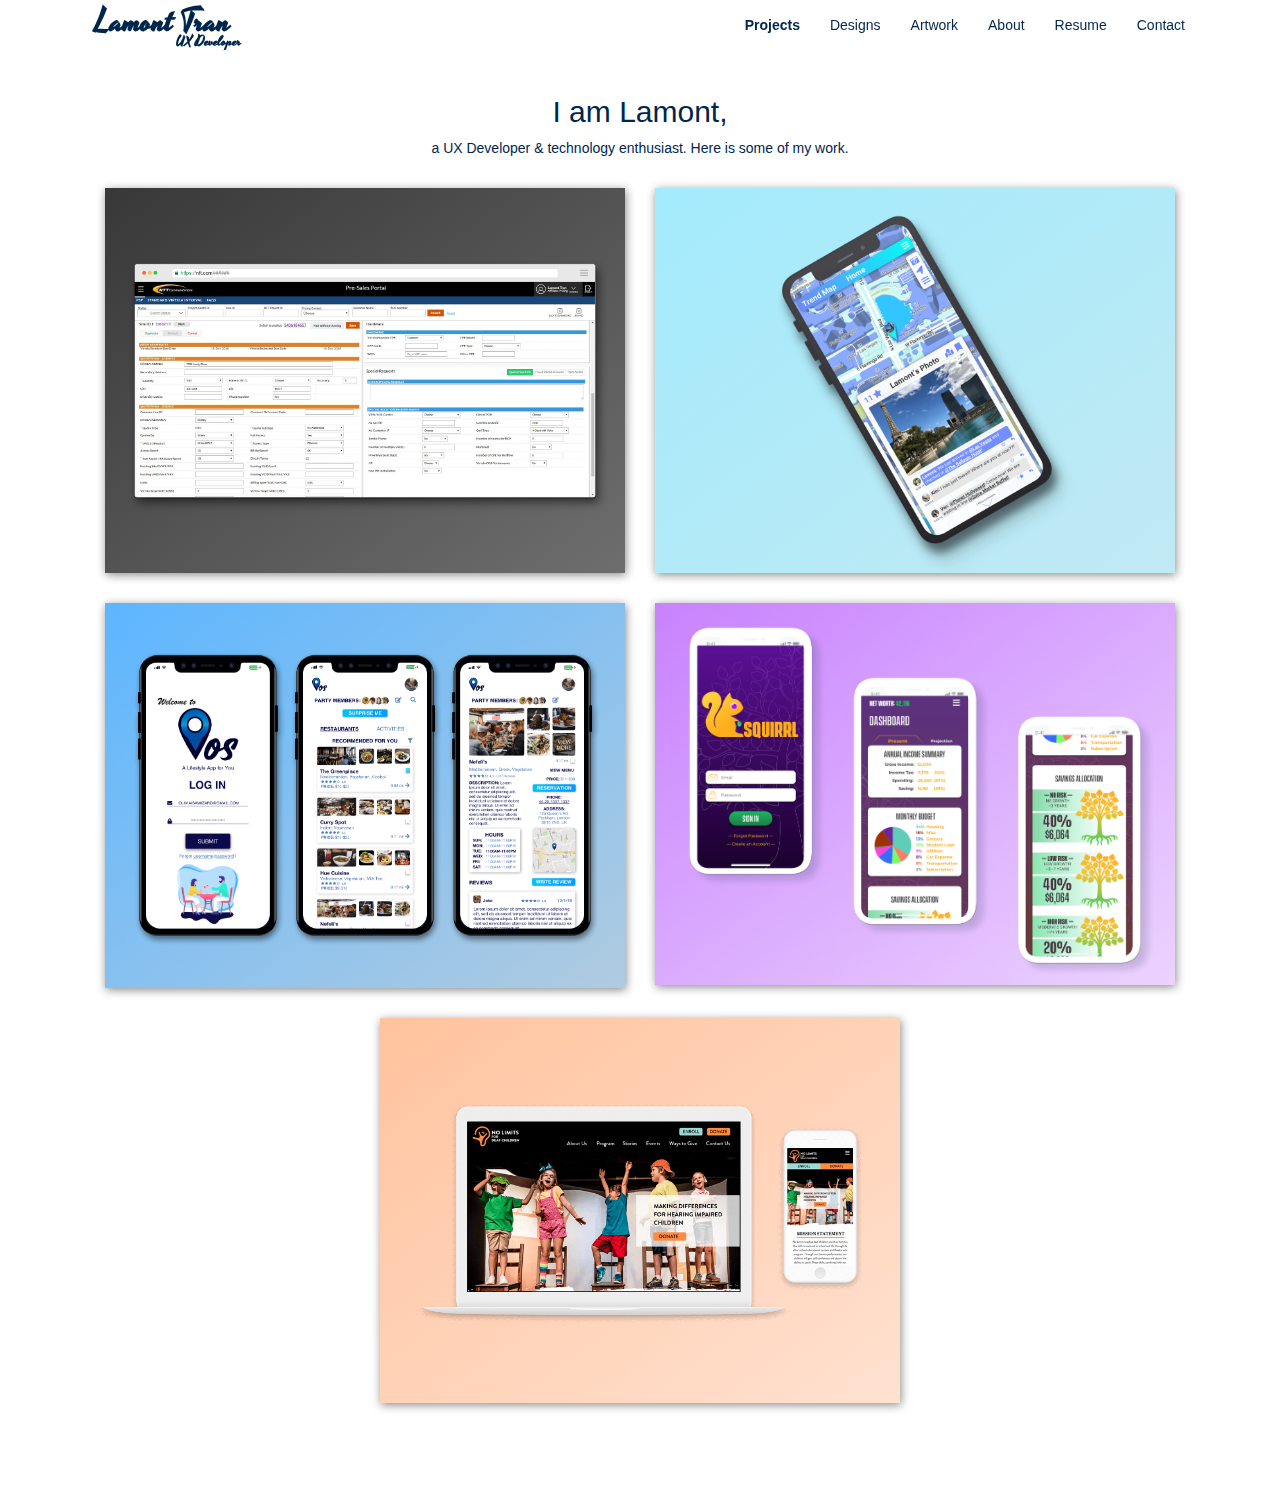
==== index.html @ 60520d46 "Add files via upload" ====
<!DOCTYPE html>
<html lang="en">

<head>

  <link rel="shortcut icon" type="image/x-icon" href="favicon.png" />

  <meta name="robots" content="noindex">
  <meta charset="utf-8">
  <meta name="viewport" content="width=device-width, initial-scale=1, shrink-to-fit=no">
  <meta name="description" content="">
  <meta name="author" content="">

  <title>Lamont Tran's Portfolio</title>

  <link href="https://fonts.googleapis.com/css?family=Roboto|Yesteryear" rel="stylesheet">
  <link rel="stylesheet" href="https://use.fontawesome.com/releases/v5.6.1/css/all.css" integrity="sha384-gfdkjb5BdAXd+lj+gudLWI+BXq4IuLW5IT+brZEZsLFm++aCMlF1V92rMkPaX4PP"
    crossorigin="anonymous">


  <link rel="stylesheet" href="css/library.css">
  <link href="css/stylesheet.css" rel="stylesheet">

  <script src="https://code.jquery.com/jquery-3.3.1.slim.min.js" integrity="sha384-q8i/X+965DzO0rT7abK41JStQIAqVgRVzpbzo5smXKp4YfRvH+8abtTE1Pi6jizo"
    crossorigin="anonymous"></script>
  <script src="https://cdnjs.cloudflare.com/ajax/libs/popper.js/1.14.3/umd/popper.min.js" integrity="sha384-ZMP7rVo3mIykV+2+9J3UJ46jBk0WLaUAdn689aCwoqbBJiSnjAK/l8WvCWPIPm49"
    crossorigin="anonymous"></script>
  <script src="https://stackpath.bootstrapcdn.com/bootstrap/4.1.3/js/bootstrap.min.js" integrity="sha384-ChfqqxuZUCnJSK3+MXmPNIyE6ZbWh2IMqE241rYiqJxyMiZ6OW/JmZQ5stwEULTy"
    crossorigin="anonymous"></script>

<!-- Global site tag (gtag.js) - Google Analytics -->
<script async src="https://www.googletagmanager.com/gtag/js?id=UA-149414187-1"></script>
<script>
  window.dataLayer = window.dataLayer || [];
  function gtag(){dataLayer.push(arguments);}
  gtag('js', new Date());

  gtag('config', 'UA-149414187-1');
</script>


</head>

<body class="style fade-in">



  <!-- Navigation -->
  <nav class="navbar navbar-inverse navbar-fixed-top">
    <div class="container-fluid">
      <div class="navbar-header">
        <button type="button" class="navbar-toggle" data-toggle="collapse" data-target="#myNavbar">
          <span class="icon-bar"></span>
          <span class="icon-bar"></span>
          <span class="icon-bar"></span>
        </button>
        <a class="navbar-brand" href="index.html"><b>Lamont Tran<br>
          <span style="font-size: 14px;"> 
            &nbsp;&nbsp; &nbsp;&nbsp; &nbsp;&nbsp; 
            &nbsp;&nbsp; &nbsp;&nbsp; &nbsp;&nbsp;
            &nbsp;&nbsp; &nbsp;&nbsp; &nbsp;&nbsp; 
            UX Developer
          </span></b></a>
      </div>
      <div class="collapse navbar-collapse" id="myNavbar">
        <ul class="nav navbar-nav navbar-right">
          <li><a href="index.html" class="navbar-current-page">Projects</a></li>
          <li><a href="designs.html">Designs</a></li>
          <li><a href="artwork.html">Artwork</a></li>
          <li><a href="about.html">About</a></li>
          <li><a href="resume.html">Resume</a></li>
          <li><a href="contact.html">Contact</a></li>
        </ul>
      </div>
    </div>
  </nav>

  <!-- Page Content -->
  
  

  


  <div class="">
    <div class="container-fluid indigo-text text-center" style="margin-top:75px;">
      <h2>I am Lamont,</h2>
      <p>a UX Developer & technology enthusiast. Here is some of my work.</p>
      <br>
      <div class="row">
        <div class="col-sm-6">
          <a href="ntt.html">
            <div class="animate fadeInTopLeft one">
              <div class="project-container">
                <img class="img-responsive background-ntt" src="img/ntt-mockup.png" alt="Image">
                <!--Height is 74% of Height-->
                <div class="ntt-overlay">
                  <div class="project-description">
                    <p>
                      <h2>NTT</h2>
                      Company Projects<br>
                      Global network quoting systems.
                    </p>
                  </div>
                </div>
              </div>
            </div>
          </a>
        </div>


        <div class="col-sm-6">
          <a href="pinagraph.html">
            <div class="animate fadeInTopRight one">
              <div class="project-container">
                <img src="img/pinagraph-mockup.png" class="img-responsive background-pinagraph" alt="Image">
                <div class="pinagraph-overlay">
                  <div class="project-description">
                    <p>
                      <h2>Pinagraph</h2>
                      Personal Project<br>
                      A geo social network.
                    </p>
                  </div>
                </div>
              </div>
            </div>
          </a>
        </div>
      </div>

      <div class="row">
        <div class="col-sm-6">
          <a href="vos.html">
            <div class="animate fadeInBottomLeft one">
              <div class="project-container">
                <img src="img/vos-mockup.png" class="img-responsive background-vos" alt="Image">
                <div class="vos-overlay">
                  <div class="project-description">
                    <p>
                      <h2>Vos</h2>
                      Class Project<br>
                      A lifestyle app.
                    </p>
                  </div>
                </div>
              </div>
            </div>
          </a>
        </div>

        <div class="col-sm-6">
          <a href="squirrl.html">
            <div class="animate fadeInBottomRight one">
              <div class="project-container">
                <img src="img/squirrl-mockup.png" class="img-responsive background-squirrl" alt="Image">
                <div class="squirrl-overlay">
                  <div class="project-description">
                    <p>
                      <h2>Squirrl</h2>
                      Class Project<br>
                      An AI financial advisor app
                    </p>
                  </div>
                </div>
              </div>
            </div>
          </a>
        </div>
      </div>

      <div class="row">

          <div class="col-sm-3">
          </div>

        <div class="col-sm-6">
          <a href="nolimits.html">
            <div class="animate fadeInLeft one">
              <div class="project-container">
                <img src="img/nolimits-mockup.png" class="img-responsive background-nolimits" alt="Image">
                <div class="ntt-overlay">
                  <div class="project-description">
                    <p>
                      <h2>No Limits</h2>
                      Class Project<br>
                      A non-profit for deaf children.
                    </p>
                  </div>
                </div>
              </div>
            </div>
          </a>

          <div class="col-sm-3">
            </div>


          <br>
          <br>
        </div>
      </div>
    </div>

  </div>


   <!-- The Modal -->
   <div id="modal01" class="modal" onclick="this.style.display='none'">
    <img class="modal-project-img" id="img01">
  </div>

    <!-- Bootstrap core JavaScript -->
    <script src="vendor/jquery/jquery.min.js"></script>
    <script src="vendor/bootstrap/js/bootstrap.bundle.min.js"></script>
    <script src="js/javascript.js"></script>

</body>

<footer class="container-fluid text-center">
  <p>
    <a href="mailto:LAMONTSUXDESIGN@GMAIL.COM">
      <span style="font-size: 24px; color:#00264d;;">
        <i class="fas fa-envelope-square hover-lightup animate fadeInUp two"></i>
      </span>
    </a>
    <a href="https://www.linkedin.com/in/lamont-t-00044252">
      <span style="font-size: 24px; color:#00264d;;">
        <i class="fab fa-linkedin hover-lightup animate fadeInDown two"></i>
      </span>
    </a>
    <a href="https://dribbble.com/LamontsUXDesign">
      <span style="font-size: 24px; color:#00264d;;">
        <i class="fab fa-dribbble-square hover-lightup animate fadeInUp three"></i>
      </span>
    </a>
    <a href="https://github.com/LamontsUXDesign">
      <span style="font-size: 24px; color:#00264d;;">
        <i class="fab fa-github-square hover-lightup animate fadeInDown three"></i>
      </span>
    </a>
  </p>
</footer>


</html>
---- css/stylesheet.css ----
body {
  background-color: #ffffff;
  -webkit-background-size: cover;
  -moz-background-size: cover;
  background-size: cover;
  -o-background-size: cover;
}

h1 {
  margin: .67em 0;
  font-size: 3em;
}

.navbar-inverse {
  background-color: #ffffff;
  border-color: none;
}

.navbar {
    margin-bottom: 0;
    border-radius: 0;
}


/*@keyframes navbar-brand-pulse {
  50% { transform: scale(0.95)}
  100% { transform: scale(1)}
 }*/


 .navbar-inverse .navbar-text {
  color: #00264d;
}
.navbar-inverse .navbar-nav > li > a {
  color: #00264d;
}

 .navbar-current-page {
  font-weight: bold;
  /*border-bottom: 1px solid #fdad34;*/
  color: #fdad34;
  animation: navbar-current-page-pulse 2s infinite;
}

/*@keyframes navbar-current-page-pulse {
  50% { transform: scale(0.95)}
  100% { transform: scale(1)}
 }*/



@media only screen and (min-width: 768px) {
  .container-fluid {
    margin-left:10px; 
    margin-right:10px;
  }
}
@media only screen and (min-width: 992px) {
  .container-fluid {
    margin-left:50px; 
    margin-right:50px;
  }
}
@media only screen and (min-width: 1200px) {
  .container-fluid {
    margin-left:80px; 
    margin-right:80px;
  }
}

footer {
    color: #001a33;
    padding: 0px;
}

.img-responsive{
  /*border-radius: 5px;*/
  filter: drop-shadow(1px 2.5px 5px #888888);
  transition: 1s;
  -webkit-transition: 1s;
}

.magnify-four-percent{
  transition: 1.5s;
  -webkit-transition: 1.5s;
}

.magnify-four-percent:hover{
  filter: drop-shadow(2px 5px 10px #888888);
  transform: scale(1.04);
}

.magnify-one-percent{
  transition: 1.5s;
  -webkit-transition: 1.5s;
}

.magnify-one-percent:hover{
  filter: drop-shadow(2px 5px 10px #888888);
  transform: scale(1.01);
}

a:link {
    text-decoration: none;
  }
  
a:visited {
    text-decoration: none;
  }

.hover-lightup {
    transition: 1s;
    -webkit-transition: 1s;
  }

.hover-lightup:hover {
    /*color: #66ffff;*/
    color: #fdad34;
    filter: drop-shadow(5px 5px 2px rgba(0,0,0,0.3));
    transform: scale(1.1);
}

a{
    transition: 1s;
}
a:hover {
    /*color: #66ffff;*/
    color: #fdad34;
    transform: scale(1.2);
}

.navbar-inverse .navbar-brand:hover,
.navbar-inverse .navbar-brand:focus {
  color: #fdad34;
  background-color: transparent;
}

.navbar-inverse .navbar-nav > li > a:hover,
.navbar-inverse .navbar-nav > li > a:focus {
  color: #fdad34;
  background-color: transparent;
}

.navbar-inverse .navbar-nav > .active > a,
.navbar-inverse .navbar-nav > .active > a:hover,
.navbar-inverse .navbar-nav > .active > a:focus {
  color: #fdad34;
  background-color: #080808;
}

.navbar-inverse .navbar-toggle:hover,
.navbar-inverse .navbar-toggle:focus {
  background-color: #fdad34;
}






.jumbotron {
  color: #00264d;
  background-color: pink;
  padding-top: 10px;
  padding-bottom: -20px;
}

.banner {
  margin-top: 10px;
}

.indigo-text {
  color: #00264d;
}
/* BACKGROUND COLOR */
.bg-1 { 
  background-image: linear-gradient(to bottom right, #001a33, #00264d,#006699, #1ac6ff); 
  border-radius: 5px;
  box-shadow: 1px 2.5px 5px #888888;
  color: #ffffff;
  transition: 1s;
  -webkit-transition: 1s;
}

.bg-1:hover {
  box-shadow: 2px 5px 10px #888888;
  transform: scale(1.0025);
}

.paper-background { 
  background-color: #ffffff;
  padding-left: 60px;
  padding-right: 60px; 
  border-radius: 2px;
  box-shadow: 1px 2.5px 5px #888888;
  color: #00264d;
  transition: 1s;
  -webkit-transition: 1s;
}

/*
.paper-background:hover {
  box-shadow: 2px 5px 10px #888888;
  transform: scale(1.005);
}
*/

/* END OF BACKGROUND COLOR */

/*PROJECT BACKGROUND COLOR*/
.background-squirrl{
  /*background-image: linear-gradient(to bottom right, #1D0232, #6E15B2, #9205FF );
  background-image: linear-gradient(to bottom right,#9b18ff, #dcaeff );*/
  background-image: linear-gradient(to bottom right,#c882fd, #ecd3ff ); /* UPDATED ON 5/14/19*/
}

.background-nolimits{
  /*background-image: linear-gradient(to bottom right, #fd6e16, #FF8C42, #ffa46c );
  background-image: linear-gradient(to bottom right,#fc9a5e, #ffd1b4 );*/
  background-image: linear-gradient(to bottom right,#ffc39e, #ffe1d0 ); /* UPDATED ON 5/14/19*/
}

.background-vos{
  /*background-image: linear-gradient(to bottom right, #0a2f58, #316BAF,#6095d1 );
  background-image: linear-gradient(to bottom right,#37a5ff,#b4ddff );*/
  background-image: linear-gradient(to bottom right,#5db6ff,#b0cbe0 ); /* UPDATED ON 5/14/19*/
}

.background-pinagraph{
  /*background-image: linear-gradient(to bottom right, #038cb6, #01A9DB, #66ffff );
  background-image: linear-gradient(to bottom right,#87e6fd, #b4f0ff );*/
  background-image: linear-gradient(to bottom right,#a3ebfd, #c1e9f3 ); /* UPDATED ON 5/14/19*/
}

.background-ntt{
  /*background-image: linear-gradient(to bottom right, #072744, #063058, #10528f );
  background-image: linear-gradient(to bottom right,#0b3b68, #74bcff );
  background-image: linear-gradient(to bottom right,#00284e, #004886 ); /* UPDATED ON 5/14/19*/
  background-image: linear-gradient(to bottom right,#383838, #6e6e6e );
}
/*END OF PROJECT BACKGROUND COLOR*/


/*PROJECT OVERLAY CODE*/
.project-container {
  position: relative;
  margin-bottom: 30px;
}

.project-description {
  color: white;
  font-size: 16px;
  position: absolute;
  top: 50%;
  left: 50%;
  -webkit-transform: translate(-50%, -50%);
  -ms-transform: translate(-50%, -50%);
  transform: translate(-50%, -50%);
  text-align: center;
}

.squirrl-overlay,
.nolimits-overlay,
.vos-overlay,
.pinagraph-overlay,
.ntt-overlay {
  position: absolute;
  top: 0;
  bottom: 0;
  left: 0;
  right: 0;
  height: 100%;
  width: 100%;
  opacity: 0;
  transition: .5s;
  -webkit-transition: .5s;
}

.squirrl-overlay:hover {
  background-color:#000000;opacity:0.85;
  /*background-image: linear-gradient(to bottom right, #1D0232, #6E15B2, #9205FF );*/
  /*border-radius: 5px;*/
}

.nolimits-overlay:hover {
  background-color:#000000;opacity:0.85;
  /*background-image: linear-gradient(to bottom right, #fd6e16, #FF8C42, #ffa46c );*/
  /*border-radius: 5px;*/
}

.vos-overlay:hover {
  background-color:#000000;opacity:0.85;
  /*background-image: linear-gradient(to bottom right, #0a2f58, #316BAF,#bbdbff );*/
  /*border-radius: 5px;*/
}

.pinagraph-overlay:hover {
  background-color:#000000;opacity:0.85;
  /*background-image: linear-gradient(to bottom right, #038cb6, #01A9DB, #66ffff );*/
  /*border-radius: 5px;*/
}

.ntt-overlay:hover {
  background-color:#000000;opacity:0.85;
  /*background-image: linear-gradient(to bottom right, #072744, #063058, #10528f );*/
  /*border-radius: 5px;*/
}
/*END OF PROJECT OVERLAY CODE*/


/*SPLASH SCREEN FADE-IN CODE*/

.fade-in {
    animation: fadeIn ease 2.5s;
    -webkit-animation: fadeIn ease 2.5s;
    -moz-animation: fadeIn ease 2.5s;
    -o-animation: fadeIn ease 2.5s;
    -ms-animation: fadeIn ease 2.5s;
  }
  
  @keyframes fadeIn{
    0% {
      opacity:0;
    }
    100% {
      opacity:1;
    }
  }
  
  @-moz-keyframes fadeIn {
    0% {
      opacity:0;
    }
    100% {
      opacity:1;
    }
  }
  
  @-webkit-keyframes fadeIn {
    0% {
      opacity:0;
    }
    100% {
      opacity:1;
    }
  }
  
  @-o-keyframes fadeIn {
    0% {
      opacity:0;
    }
    100% {
      opacity:1;
    }
  }
  
  @-ms-keyframes fadeIn {
    0% {
      opacity:0;
    }
    100% {
      opacity:1;
    }
  }

/*END OF SPLASH SCREEN FADE-IN CODE*/



/* OBJECT FADE-IN ANIMATION */
.animate {
    -webkit-animation-duration: 1s;
    animation-duration: 1s;
    -webkit-animation-fill-mode: both;
    animation-fill-mode: both;
  }
  
  /*=== DELAY CODE  ===*/
  .one {
  -webkit-animation-delay: 0.7s;
  -moz-animation-delay: 0.7s;
  animation-delay: 0.7s;
  }
  
  .two {
  -webkit-animation-delay: 1.7s;
  -moz-animation-delay: 1.7s;
  animation-delay: 1.7s;
  }
  
  .three {
  -webkit-animation-delay: 2.7s;
  -moz-animation-delay: 2.7s;
  animation-delay: 2.7s;
  }
  
  .four {
  -webkit-animation-delay: 3.7s;
  -moz-animation-delay: 3.7s;
  animation-delay: 3.7s;
  }

  .five {
    -webkit-animation-delay: 4.7s;
    -moz-animation-delay: 4.7s;
    animation-delay: 4.7s;
    }

  .six {
      -webkit-animation-delay: 5.7s;
      -moz-animation-delay: 5.7s;
      animation-delay: 5.7s;
    }

  
  /*=== Animations start here  ===*/
  /*=== FADE IN  ===*/
  @-webkit-keyframes fadeIn {
    from {
      opacity: 0;
    }
  
    to {
      opacity: 1;
    }
  }
  @keyframes fadeIn {
    from {
      opacity: 0;
    }
  
    to {
      opacity: 1;
    }
  }
  
  .fadeIn {
    -webkit-animation-name: fadeIn;
    animation-name: fadeIn;
  }
  
  
  /*=== FADE IN DOWN ===*/
  @-webkit-keyframes fadeInDown {
    from {
      opacity: 0;
      -webkit-transform: translate3d(0, -100%, 0);
      transform: translate3d(0, -100%, 0);
    }
  
    to {
      opacity: 1;
      -webkit-transform: none;
      transform: none;
    }
  }
  @keyframes fadeInDown {
    from {
      opacity: 0;
      -webkit-transform: translate3d(0, -100%, 0);
      transform: translate3d(0, -100%, 0);
    }
  
    to {
      opacity: 1;
      -webkit-transform: none;
      transform: none;
    }
  }
  
  .fadeInDown {
    -webkit-animation-name: fadeInDown;
    animation-name: fadeInDown;
  }
  
  /*==== FADE IN UP ===*/
  @-webkit-keyframes fadeInUp {
    from {
      opacity: 0;
      -webkit-transform: translate3d(0, 100%, 0);
      transform: translate3d(0, 100%, 0);
    }
  
    to {
      opacity: 1;
      -webkit-transform: none;
      transform: none;
    }
  }
  @keyframes fadeInUp {
    from {
      opacity: 0;
      -webkit-transform: translate3d(0, 100%, 0);
      transform: translate3d(0, 100%, 0);
    }
  
    to {
      opacity: 1;
      -webkit-transform: none;
      transform: none;
    }
  }
  
  .fadeInUp {
    -webkit-animation-name: fadeInUp;
    animation-name: fadeInUp;
  }
  
  /*=== FADE IN LEFT ===*/
  @-webkit-keyframes fadeInLeft {
    from {
      opacity: 0;
      -webkit-transform: translate3d(-100%, 0, 0);
      transform: translate3d(-100%, 0, 0);
    }
  
    to {
      opacity: 1;
      -webkit-transform: none;
      transform: none;
    }
  }
  @keyframes fadeInLeft {
    from {
      opacity: 0;
      -webkit-transform: translate3d(-100%, 0, 0);
      transform: translate3d(-100%, 0, 0);
    }
  
    to {
      opacity: 1;
      -webkit-transform: none;
      transform: none;
    }
  }
  
  .fadeInLeft {
    -webkit-animation-name: fadeInLeft;
    animation-name: fadeInLeft;
  }
  
  /*==== FADE IN RIGHT ===*/
  @-webkit-keyframes fadeInRight {
    from {
      opacity: 0;
      -webkit-transform: translate3d(100%, 0, 0);
      transform: translate3d(100%, 0, 0);
    }
  
    to {
      opacity: 1;
      -webkit-transform: none;
      transform: none;
    }
  }
  @keyframes fadeInRight {
    from {
      opacity: 0;
      -webkit-transform: translate3d(100%, 0, 0);
      transform: translate3d(100%, 0, 0);
    }
  
    to {
      opacity: 1;
      -webkit-transform: none;
      transform: none;
    }
  }
  
  .fadeInRight {
    -webkit-animation-name: fadeInRight;
    animation-name: fadeInRight;
  }

   /*==== FADE FROM TOP RIGHT ===*/
   @-webkit-keyframes fadeInTopRight {
    from {
      opacity: 0;
      -webkit-transform: translate3d(50%, -50%, 0);
      transform: translate3d(50%, -50%, 0);
    }
  
    to {
      opacity: 1;
      -webkit-transform: none;
      transform: none;
    }
  }
  @keyframes fadeInTopRight {
    from {
      opacity: 0;
      -webkit-transform: translate3d(50%, -50%, 0);
      transform: translate3d(50%, -50%, 0);
    }
  
    to {
      opacity: 1;
      -webkit-transform: none;
      transform: none;
    }
  }
  
  .fadeInTopRight {
    -webkit-animation-name: fadeInTopRight;
    animation-name: fadeInTopRight;
  }

    /*==== FADE FROM BOTTOM RIGHT ===*/
    @-webkit-keyframes fadeInBottomRight {
      from {
        opacity: 0;
        -webkit-transform: translate3d(50%, 50%, 0);
        transform: translate3d(50%, 50%, 0);
      }
    
      to {
        opacity: 1;
        -webkit-transform: none;
        transform: none;
      }
    }
    @keyframes fadeInBottomRight {
      from {
        opacity: 0;
        -webkit-transform: translate3d(50%, 50%, 0);
        transform: translate3d(50%, 50%, 0);
      }
    
      to {
        opacity: 1;
        -webkit-transform: none;
        transform: none;
      }
    }
    
    .fadeInBottomRight {
      -webkit-animation-name: fadeInBottomRight;
      animation-name: fadeInBottomRight;
    }

      /*=== FADE IN TOP LEFT ===*/
  @-webkit-keyframes fadeInTopLeft {
    from {
      opacity: 0;
      -webkit-transform: translate3d(-50%, -50%, 0);
      transform: translate3d(-50%, -50%, 0);
    }
  
    to {
      opacity: 1;
      -webkit-transform: none;
      transform: none;
    }
  }
  @keyframes fadeInTopLeft {
    from {
      opacity: 0;
      -webkit-transform: translate3d(-50%, -50%, 0);
      transform: translate3d(-50%, -50%, 0);
    }
  
    to {
      opacity: 1;
      -webkit-transform: none;
      transform: none;
    }
  }

  .fadeInTopLeft {
    -webkit-animation-name: fadeInTopLeft;
    animation-name: fadeInTopLeft;
  }




      /*=== FADE IN Bottom LEFT ===*/
  @-webkit-keyframes fadeInBottomLeft {
    from {
      opacity: 0;
      -webkit-transform: translate3d(-50%, 50%, 0);
      transform: translate3d(-50%, 50%, 0);
    }
  
    to {
      opacity: 1;
      -webkit-transform: none;
      transform: none;
    }
  }
  @keyframes fadeInBottomLeft {
    from {
      opacity: 0;
      -webkit-transform: translate3d(-50%, 50%, 0);
      transform: translate3d(-50%, 50%, 0);
    }
  
    to {
      opacity: 1;
      -webkit-transform: none;
      transform: none;
    }
  }

  .fadeInBottomLeft {
    -webkit-animation-name: fadeInBottomLeft;
    animation-name: fadeInBottomLeft;
  }
/* END OF OBJECT FADE-IN ANIMATION */

/* HIDDEN GHOST */
  .hover-hiddenghost {
    transition: 5s;
    -webkit-transition: 5s;
  }
  .hover-hiddenghost:hover {
    color: #ffffff;
    filter: drop-shadow(50px 50px 50px rgba(0,0,0,0.3));
    transform: translate3d(-1000px,-1000px,0)
  }
/* END OF HIDDEN GHOST */
  



/* ---------- MODAL CODE ---------- */

/* The Modal (background) */
.modal {
  display: none; /* Hidden by default */
  position: fixed; /* Stay in place */
  z-index: 1; /* Sit on top */
  padding-top: 100px; /* Location of the box */
  left: 0;
  top: 0;
  width: 100%; /* Full width */
  height: 100%; /* Full height */
  overflow: auto; /* Enable scroll if needed */
  background-color: rgb(0,0,0); /* Fallback color */
  background-color: rgba(0,0,0,0.9); /* Black w/ opacity */
}

/* Modal Content (image) */
.modal-mobile-img {
  background: none;
  border: none;
  margin: auto;
  display: block;
  width: 80%;
  max-width: 300px;
  -webkit-animation-name: zoom;
  -webkit-animation-duration: 0.6s;
  animation-name: zoom;
  animation-duration: 0.6s;
}

.modal-artwork-img {
  background: none;
  border: none;
  margin: auto;
  display: block;
  width: 80%;
  max-width: 800px;
  -webkit-animation-name: zoom;
  -webkit-animation-duration: 0.6s;
  animation-name: zoom;
  animation-duration: 0.6s;
}

.modal-project-img {
  background: none;
  border: none;
  margin: auto;
  display: block;
  width: 80%;
  max-width: 1000px;
  -webkit-animation-name: zoom;
  -webkit-animation-duration: 0.6s;
  animation-name: zoom;
  animation-duration: 0.6s;
}

@-webkit-keyframes zoom {
  from {-webkit-transform:scale(0)} 
  to {-webkit-transform:scale(1)}
}

@keyframes zoom {
  from {transform:scale(0)} 
  to {transform:scale(1)}
}

@media only screen and (max-width: 700px){
  .modal-content {
    width: 100%;
  }

/* ---------- END OF MODAL CODE ---------- */
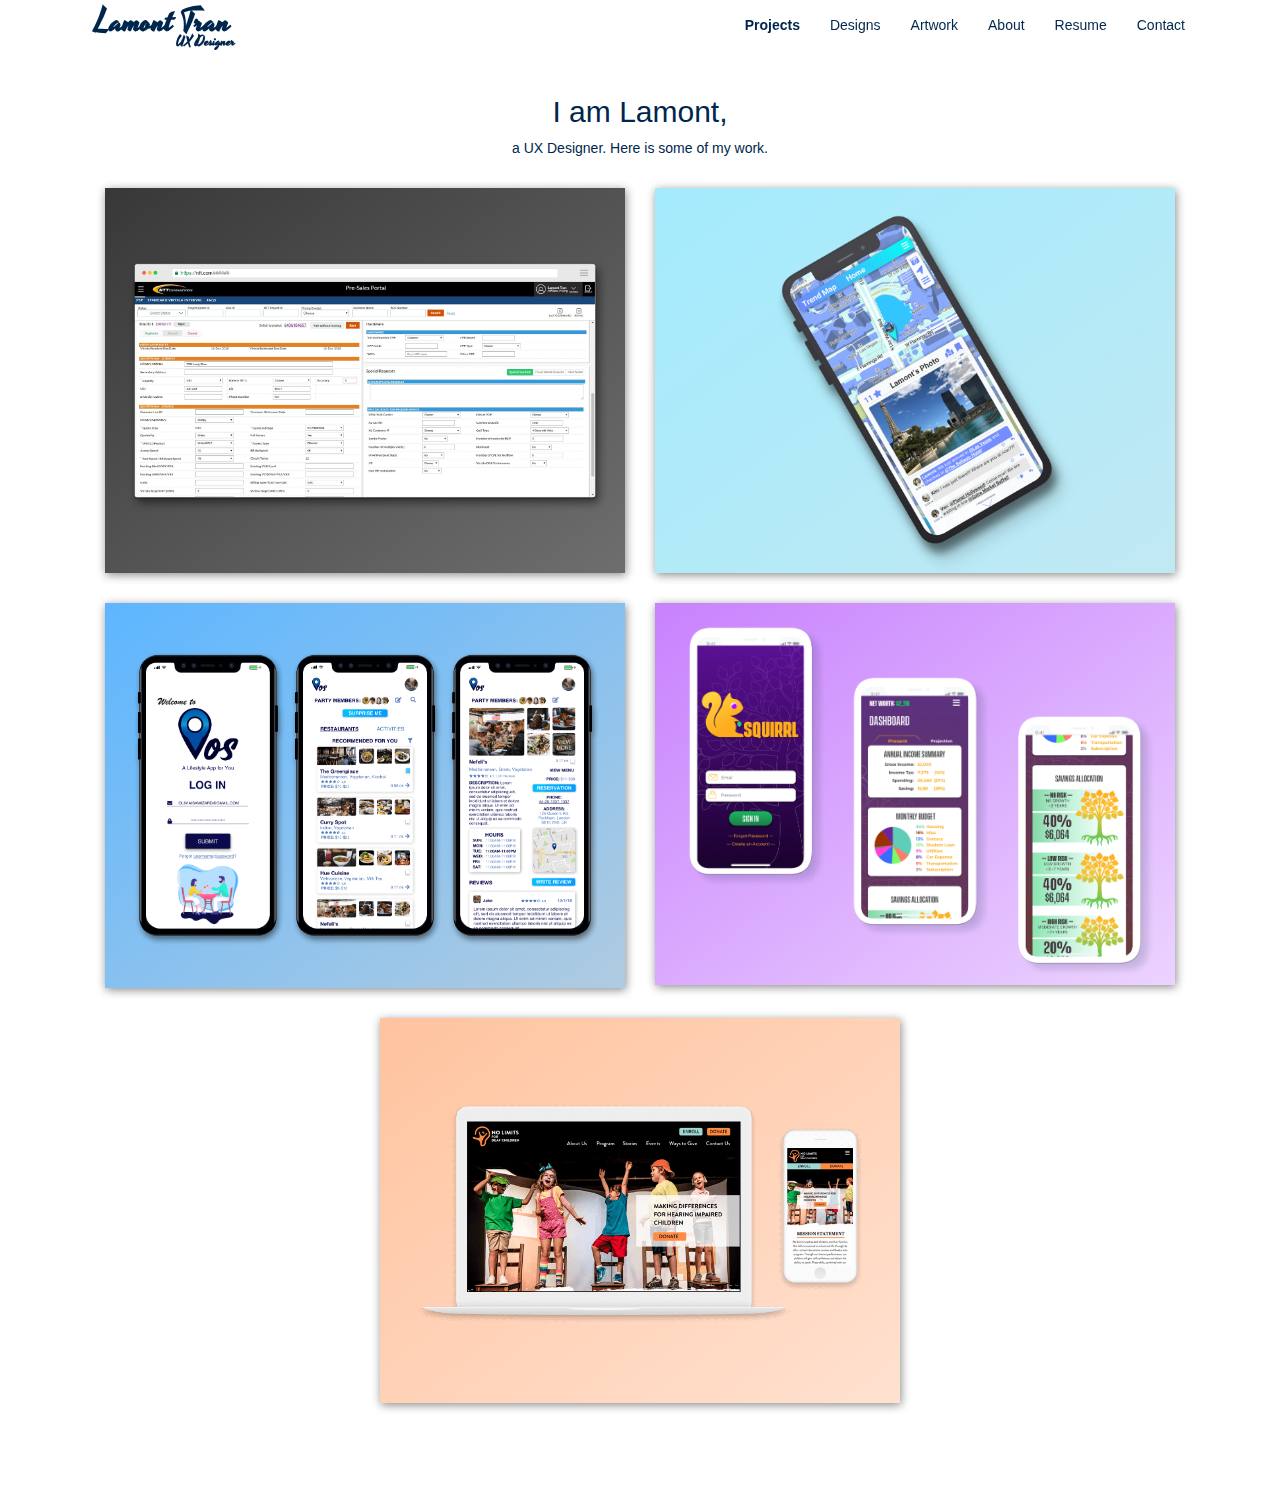
==== commit b60b6957: "Add files via upload" ====
--- a/index.html
+++ b/index.html
@@ -37,7 +37,6 @@
 
   gtag('config', 'UA-149414187-1');
 </script>
-
 
 </head>
 
@@ -59,7 +58,7 @@
             &nbsp;&nbsp; &nbsp;&nbsp; &nbsp;&nbsp; 
             &nbsp;&nbsp; &nbsp;&nbsp; &nbsp;&nbsp;
             &nbsp;&nbsp; &nbsp;&nbsp; &nbsp;&nbsp; 
-            UX Developer
+            UX Designer
           </span></b></a>
       </div>
       <div class="collapse navbar-collapse" id="myNavbar">
@@ -85,7 +84,7 @@
   <div class="">
     <div class="container-fluid indigo-text text-center" style="margin-top:75px;">
       <h2>I am Lamont,</h2>
-      <p>a UX Developer & technology enthusiast. Here is some of my work.</p>
+      <p>a UX Designer. Here is some of my work.</p>
       <br>
       <div class="row">
         <div class="col-sm-6">
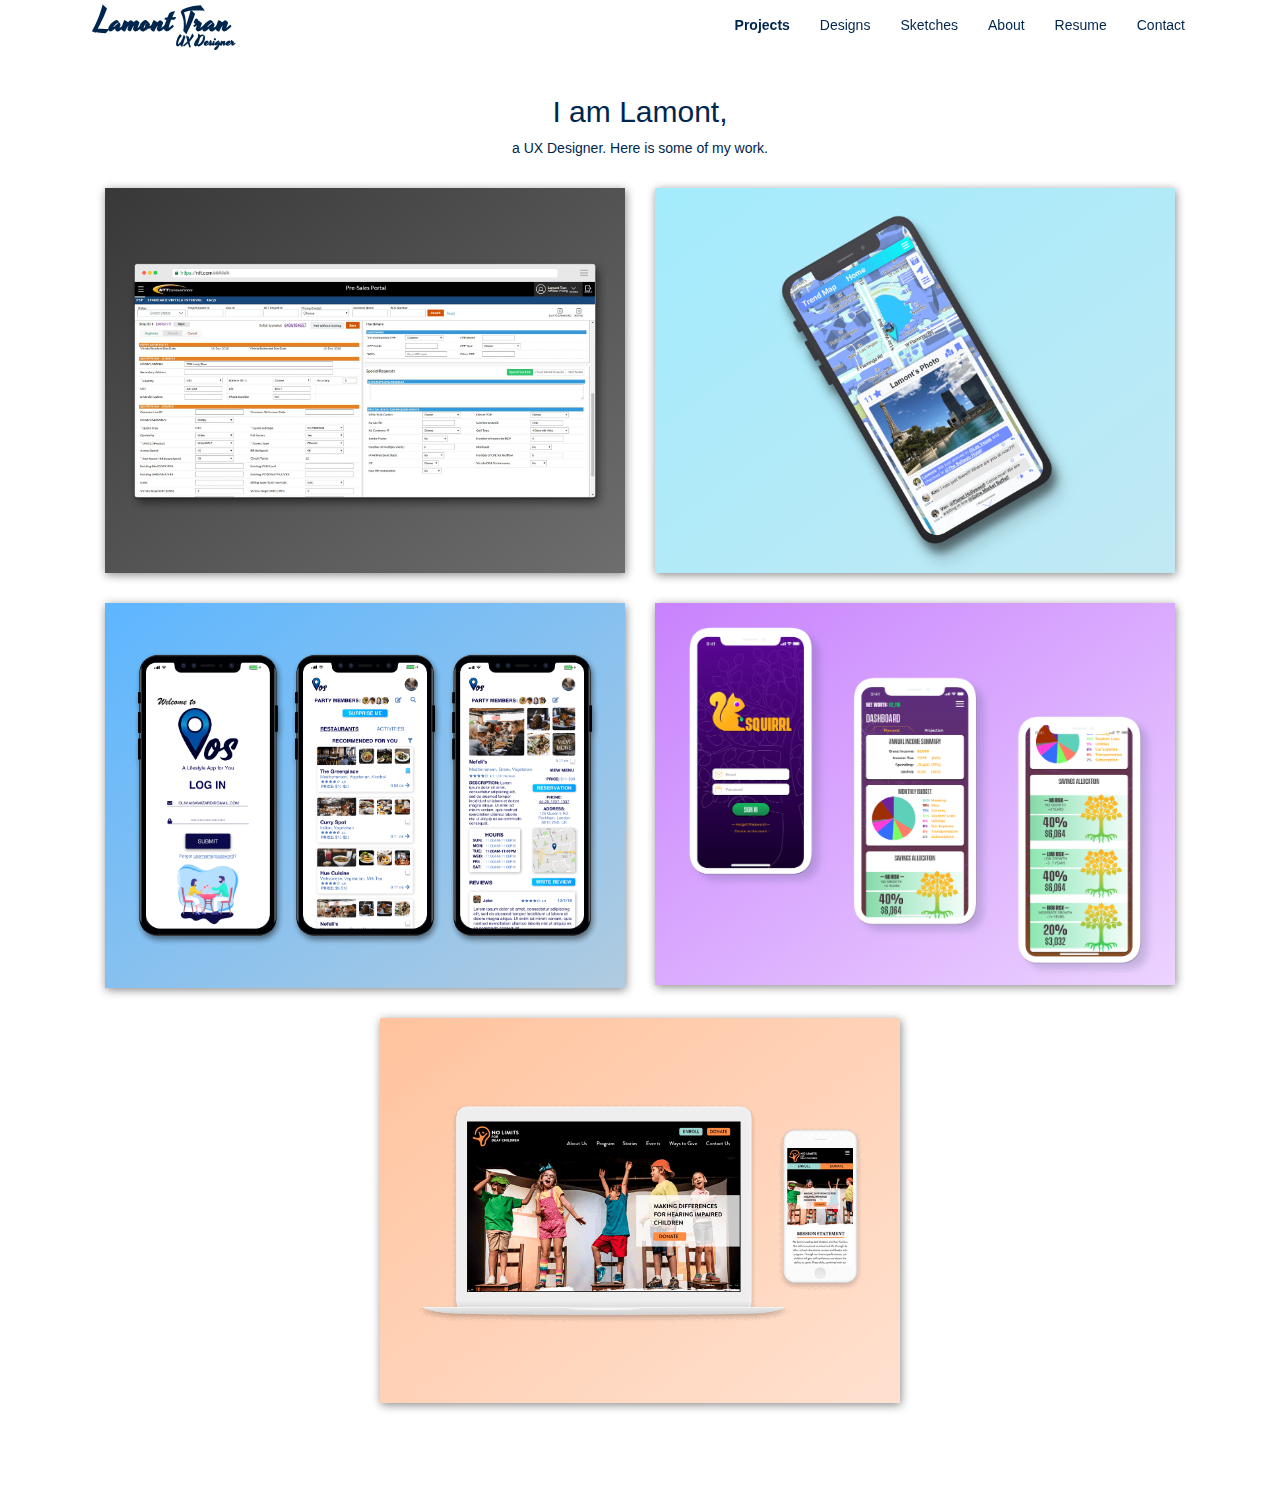
==== commit fc1bf5f3: "Add files via upload" ====
--- a/index.html
+++ b/index.html
@@ -65,7 +65,7 @@
         <ul class="nav navbar-nav navbar-right">
           <li><a href="index.html" class="navbar-current-page">Projects</a></li>
           <li><a href="designs.html">Designs</a></li>
-          <li><a href="artwork.html">Artwork</a></li>
+          <li><a href="artwork.html">Sketches</a></li>
           <li><a href="about.html">About</a></li>
           <li><a href="resume.html">Resume</a></li>
           <li><a href="contact.html">Contact</a></li>
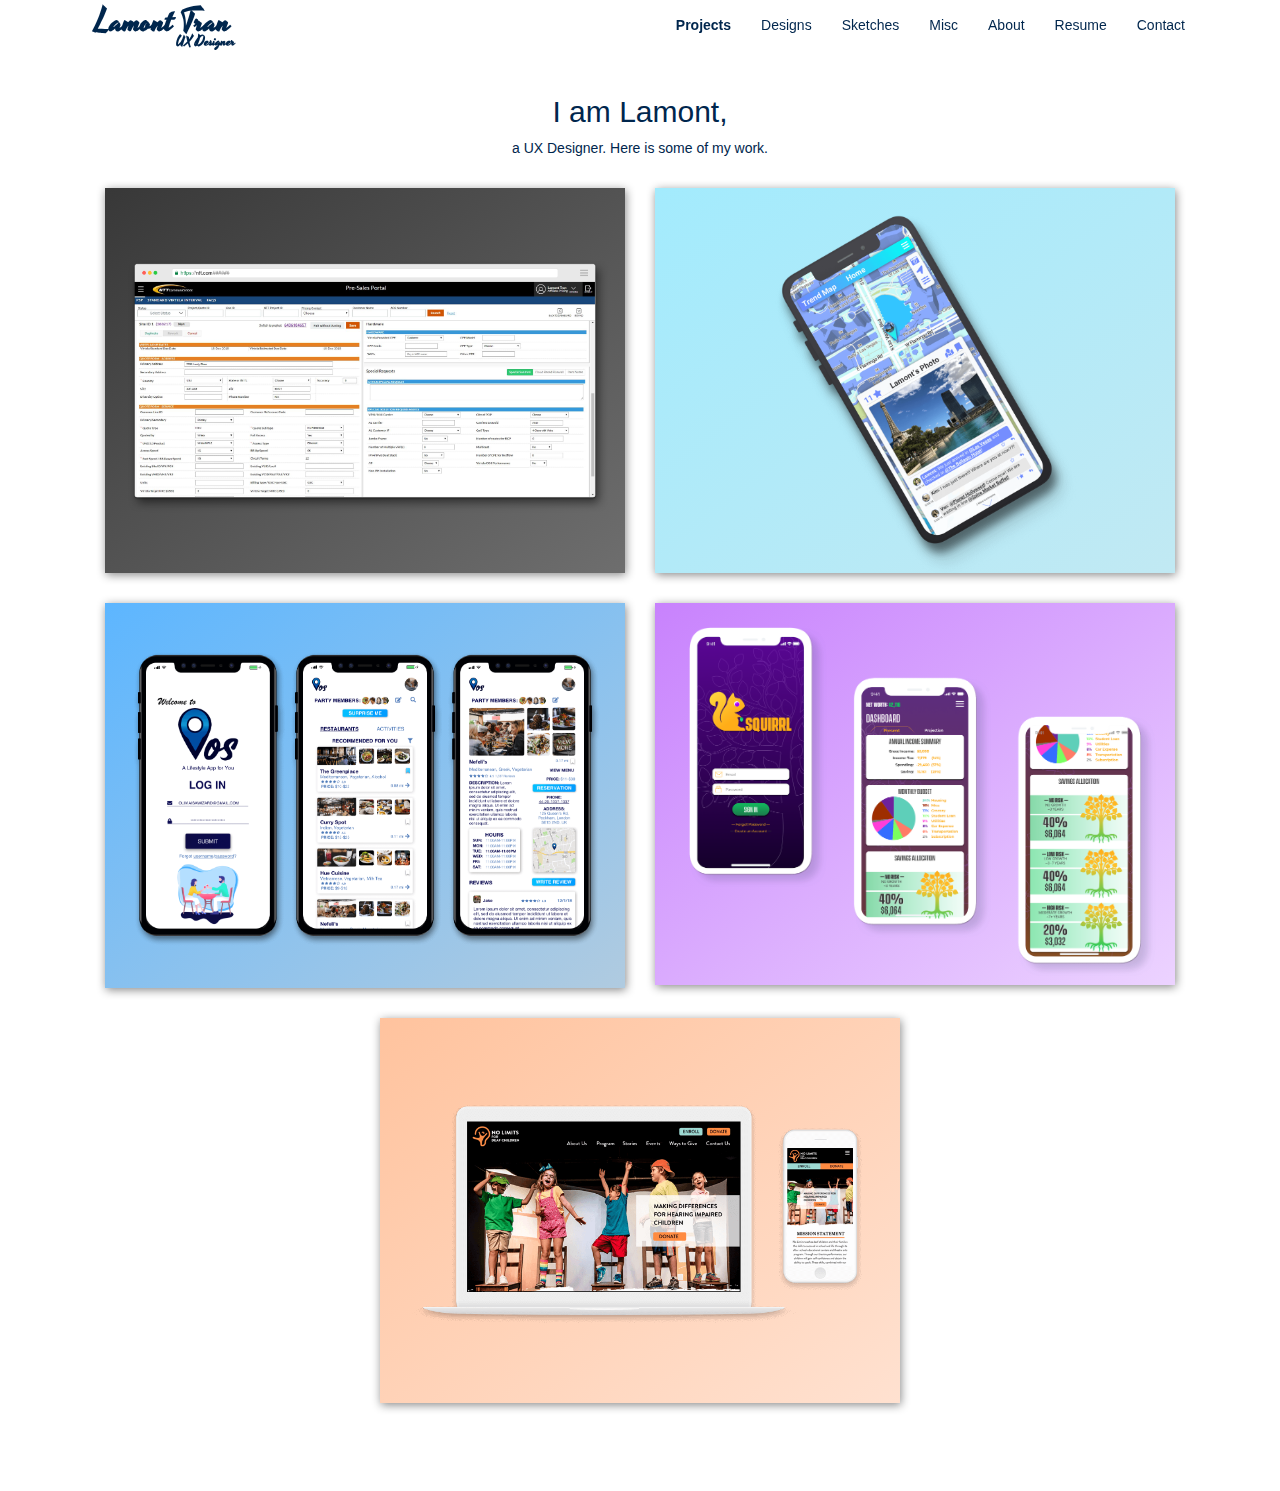
==== commit 9d15e88f: "Add files via upload" ====
--- a/index.html
+++ b/index.html
@@ -66,6 +66,7 @@
           <li><a href="index.html" class="navbar-current-page">Projects</a></li>
           <li><a href="designs.html">Designs</a></li>
           <li><a href="artwork.html">Sketches</a></li>
+          <li><a href="misc.html">Misc</a></li>
           <li><a href="about.html">About</a></li>
           <li><a href="resume.html">Resume</a></li>
           <li><a href="contact.html">Contact</a></li>
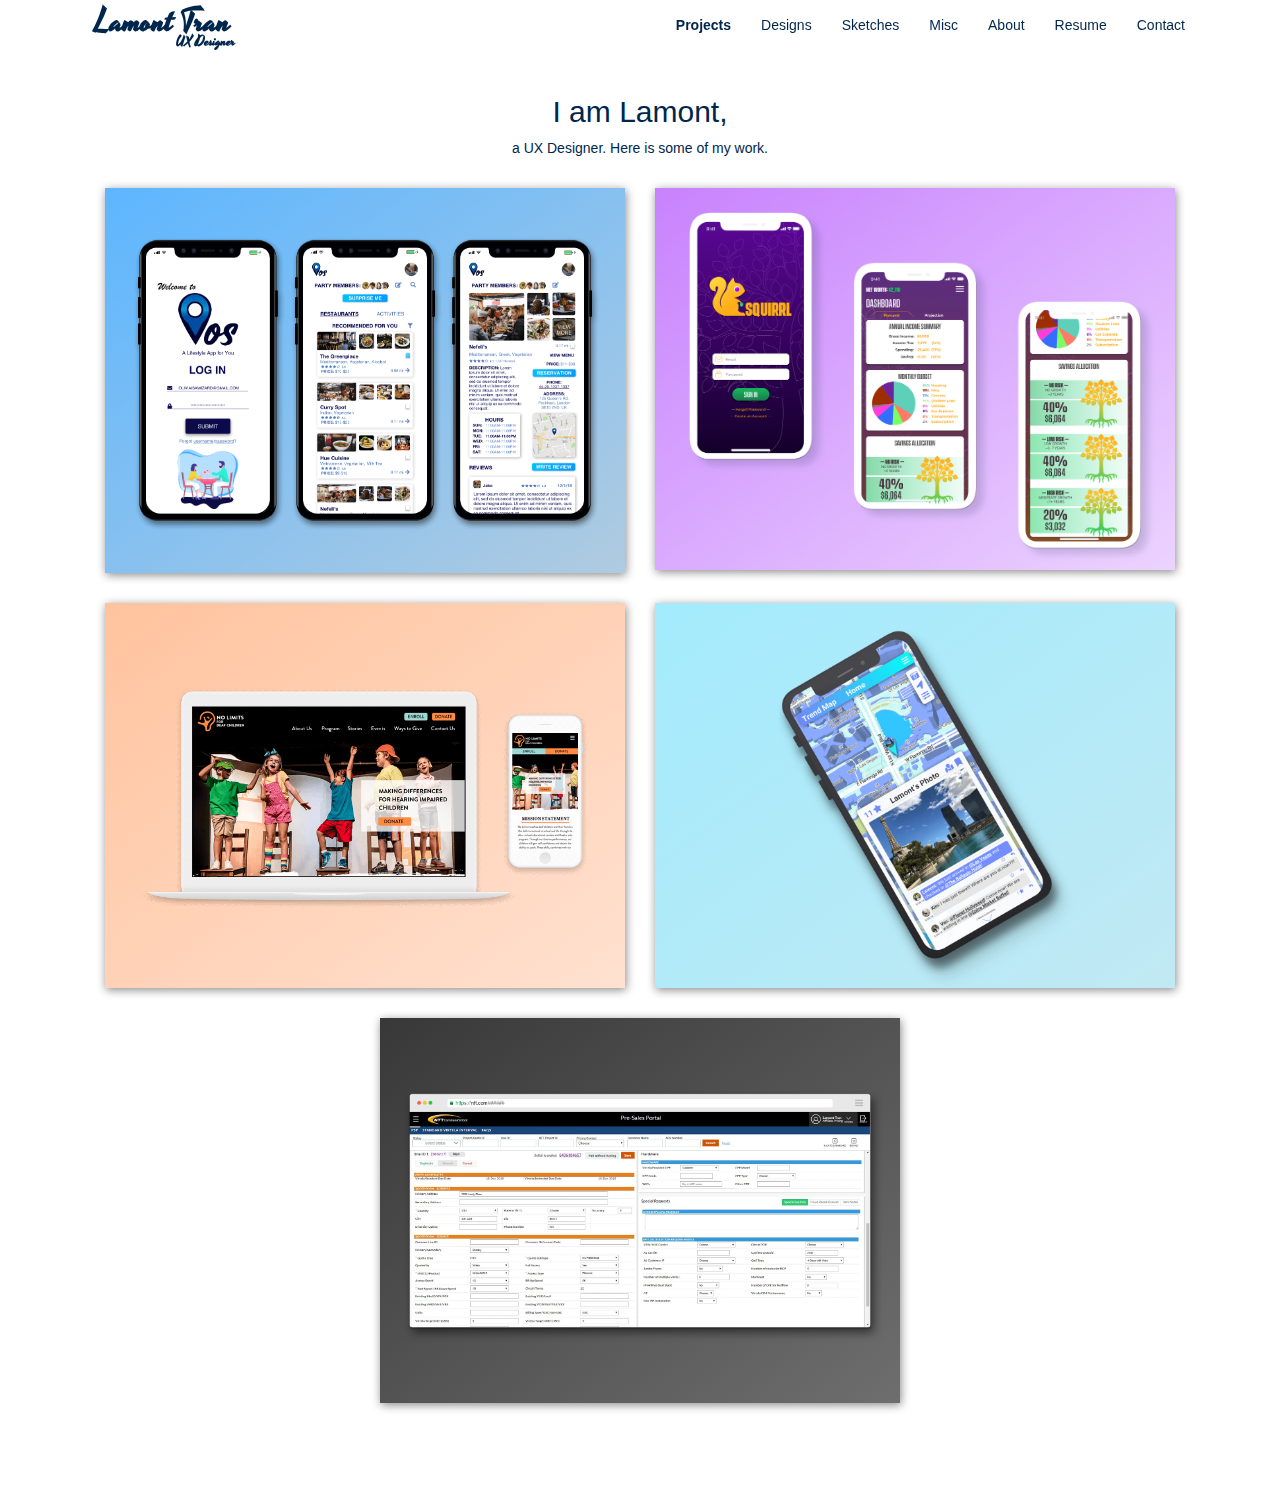
==== commit c2efbea7: "Add files via upload" ====
--- a/index.html
+++ b/index.html
@@ -88,78 +88,79 @@
       <p>a UX Designer. Here is some of my work.</p>
       <br>
       <div class="row">
-        <div class="col-sm-6">
-          <a href="ntt.html">
+
+        <div class="col-sm-6">
+          <a href="vos.html">
             <div class="animate fadeInTopLeft one">
               <div class="project-container">
-                <img class="img-responsive background-ntt" src="img/ntt-mockup.png" alt="Image">
+                <img class="img-responsive background-vos" src="img/vos-mockup.png" alt="Image">
                 <!--Height is 74% of Height-->
-                <div class="ntt-overlay">
-                  <div class="project-description">
-                    <p>
-                      <h2>NTT</h2>
-                      Company Projects<br>
-                      Global network quoting systems.
-                    </p>
-                  </div>
-                </div>
-              </div>
-            </div>
-          </a>
-        </div>
-
+                <div class="vos-overlay">
+                  <div class="project-description">
+                    <p>
+                      <h2>Vos</h2>
+                      Case Study Project<br>
+                      A lifestyle app.
+                    </p>
+                  </div>
+                </div>
+              </div>
+            </div>
+          </a>
+        </div>
+
+
+        <div class="col-sm-6">
+          <a href="squirrl.html">
+            <div class="animate fadeInTopRight one">
+              <div class="project-container">
+                <img src="img/squirrl-mockup.png" class="img-responsive background-squirrl" alt="Image">
+                <div class="squirrl-overlay">
+                  <div class="project-description">
+                    <p>
+                      <h2>Squirrl</h2>
+                      Case Study Project<br>
+                      An AI financial advisor.
+                    </p>
+                  </div>
+                </div>
+              </div>
+            </div>
+          </a>
+        </div>
+      </div>
+
+      <div class="row">
+        <div class="col-sm-6">
+          <a href="nolimits.html">
+            <div class="animate fadeInBottomLeft one">
+              <div class="project-container">
+                <img src="img/nolimits-mockup.png" class="img-responsive background-nolimits" alt="Image">
+                <div class="nolimits-overlay">
+                  <div class="project-description">
+                    <p>
+                      <h2>No Limits</h2>
+                      Case Study Project<br>
+                      Non-profit for deaf children.
+                    </p>
+                  </div>
+                </div>
+              </div>
+            </div>
+          </a>
+        </div>
 
         <div class="col-sm-6">
           <a href="pinagraph.html">
-            <div class="animate fadeInTopRight one">
+            <div class="animate fadeInBottomRight one">
               <div class="project-container">
                 <img src="img/pinagraph-mockup.png" class="img-responsive background-pinagraph" alt="Image">
                 <div class="pinagraph-overlay">
                   <div class="project-description">
                     <p>
-                      <h2>Pinagraph</h2>
+                      <h2>Squirrl</h2>
                       Personal Project<br>
-                      A geo social network.
-                    </p>
-                  </div>
-                </div>
-              </div>
-            </div>
-          </a>
-        </div>
-      </div>
-
-      <div class="row">
-        <div class="col-sm-6">
-          <a href="vos.html">
-            <div class="animate fadeInBottomLeft one">
-              <div class="project-container">
-                <img src="img/vos-mockup.png" class="img-responsive background-vos" alt="Image">
-                <div class="vos-overlay">
-                  <div class="project-description">
-                    <p>
-                      <h2>Vos</h2>
-                      Class Project<br>
-                      A lifestyle app.
-                    </p>
-                  </div>
-                </div>
-              </div>
-            </div>
-          </a>
-        </div>
-
-        <div class="col-sm-6">
-          <a href="squirrl.html">
-            <div class="animate fadeInBottomRight one">
-              <div class="project-container">
-                <img src="img/squirrl-mockup.png" class="img-responsive background-squirrl" alt="Image">
-                <div class="squirrl-overlay">
-                  <div class="project-description">
-                    <p>
-                      <h2>Squirrl</h2>
-                      Class Project<br>
-                      An AI financial advisor app
+                      A geolocation social media.
                     </p>
                   </div>
                 </div>
@@ -175,16 +176,16 @@
           </div>
 
         <div class="col-sm-6">
-          <a href="nolimits.html">
+          <a href="ntt.html">
             <div class="animate fadeInLeft one">
               <div class="project-container">
-                <img src="img/nolimits-mockup.png" class="img-responsive background-nolimits" alt="Image">
+                <img src="img/ntt-mockup.png" class="img-responsive background-ntt" alt="Image">
                 <div class="ntt-overlay">
                   <div class="project-description">
                     <p>
-                      <h2>No Limits</h2>
-                      Class Project<br>
-                      A non-profit for deaf children.
+                      <h2>NTT</h2>
+                      Company Project<br>
+                      Global network quoting system.
                     </p>
                   </div>
                 </div>
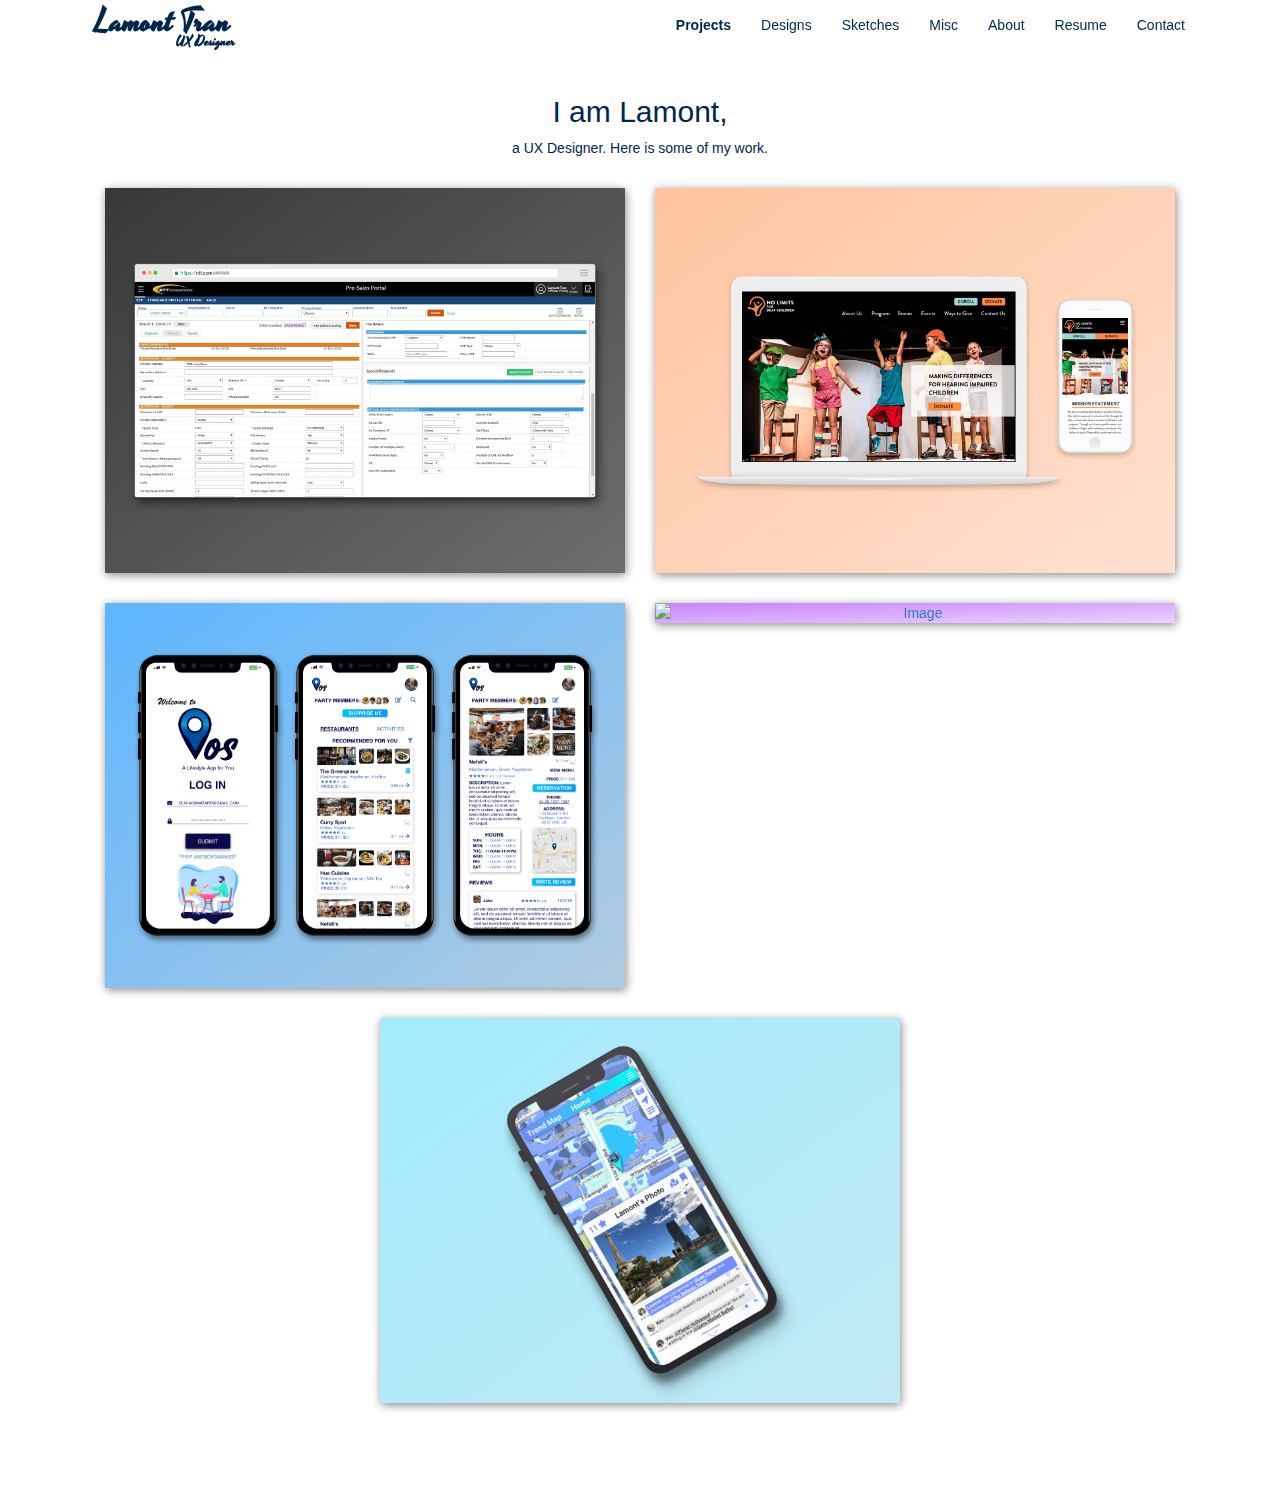
==== commit e66f877d: "Add files via upload" ====
--- a/index.html
+++ b/index.html
@@ -90,50 +90,29 @@
       <div class="row">
 
         <div class="col-sm-6">
-          <a href="vos.html">
+          <a href="ntt.html">
             <div class="animate fadeInTopLeft one">
               <div class="project-container">
-                <img class="img-responsive background-vos" src="img/vos-mockup.png" alt="Image">
+                <img class="img-responsive background-ntt" src="img/ntt-mockup.png" alt="Image">
                 <!--Height is 74% of Height-->
-                <div class="vos-overlay">
-                  <div class="project-description">
-                    <p>
-                      <h2>Vos</h2>
-                      Case Study Project<br>
-                      A lifestyle app.
-                    </p>
-                  </div>
-                </div>
-              </div>
-            </div>
-          </a>
-        </div>
-
-
-        <div class="col-sm-6">
-          <a href="squirrl.html">
+                <div class="ntt-overlay">
+                  <div class="project-description">
+                    <p>
+                      <h2>NTT</h2>
+                      Company Project<br>
+                      Global network quoting system.
+                    </p>
+                  </div>
+                </div>
+              </div>
+            </div>
+          </a>
+        </div>
+
+
+        <div class="col-sm-6">
+          <a href="nolimits.html">
             <div class="animate fadeInTopRight one">
-              <div class="project-container">
-                <img src="img/squirrl-mockup.png" class="img-responsive background-squirrl" alt="Image">
-                <div class="squirrl-overlay">
-                  <div class="project-description">
-                    <p>
-                      <h2>Squirrl</h2>
-                      Case Study Project<br>
-                      An AI financial advisor.
-                    </p>
-                  </div>
-                </div>
-              </div>
-            </div>
-          </a>
-        </div>
-      </div>
-
-      <div class="row">
-        <div class="col-sm-6">
-          <a href="nolimits.html">
-            <div class="animate fadeInBottomLeft one">
               <div class="project-container">
                 <img src="img/nolimits-mockup.png" class="img-responsive background-nolimits" alt="Image">
                 <div class="nolimits-overlay">
@@ -149,43 +128,64 @@
             </div>
           </a>
         </div>
+      </div>
+
+      <div class="row">
+        <div class="col-sm-6">
+          <a href="vos.html">
+            <div class="animate fadeInBottomLeft one">
+              <div class="project-container">
+                <img src="img/vos-mockup.png" class="img-responsive background-vos" alt="Image">
+                <div class="vos-overlay">
+                  <div class="project-description">
+                    <p>
+                      <h2>Vos</h2>
+                      Case Study Project<br>
+                      A lifestyle app
+                    </p>
+                  </div>
+                </div>
+              </div>
+            </div>
+          </a>
+        </div>
+
+        <div class="col-sm-6">
+          <a href="Squirrl.html">
+            <div class="animate fadeInBottomRight one">
+              <div class="project-container">
+                <img src="img/Squirrl-mockup.png" class="img-responsive background-squirrl" alt="Image">
+                <div class="squirrl-overlay">
+                  <div class="project-description">
+                    <p>
+                      <h2>Squirrl</h2>
+                      Case Study Project<br>
+                      An AI financial advisor
+                    </p>
+                  </div>
+                </div>
+              </div>
+            </div>
+          </a>
+        </div>
+      </div>
+
+      <div class="row">
+
+          <div class="col-sm-3">
+          </div>
 
         <div class="col-sm-6">
           <a href="pinagraph.html">
-            <div class="animate fadeInBottomRight one">
+            <div class="animate fadeInLeft one">
               <div class="project-container">
                 <img src="img/pinagraph-mockup.png" class="img-responsive background-pinagraph" alt="Image">
                 <div class="pinagraph-overlay">
                   <div class="project-description">
                     <p>
-                      <h2>Squirrl</h2>
+                      <h2>Pinagraph</h2>
                       Personal Project<br>
-                      A geolocation social media.
-                    </p>
-                  </div>
-                </div>
-              </div>
-            </div>
-          </a>
-        </div>
-      </div>
-
-      <div class="row">
-
-          <div class="col-sm-3">
-          </div>
-
-        <div class="col-sm-6">
-          <a href="ntt.html">
-            <div class="animate fadeInLeft one">
-              <div class="project-container">
-                <img src="img/ntt-mockup.png" class="img-responsive background-ntt" alt="Image">
-                <div class="ntt-overlay">
-                  <div class="project-description">
-                    <p>
-                      <h2>NTT</h2>
-                      Company Project<br>
-                      Global network quoting system.
+                      A geo-based social media
                     </p>
                   </div>
                 </div>
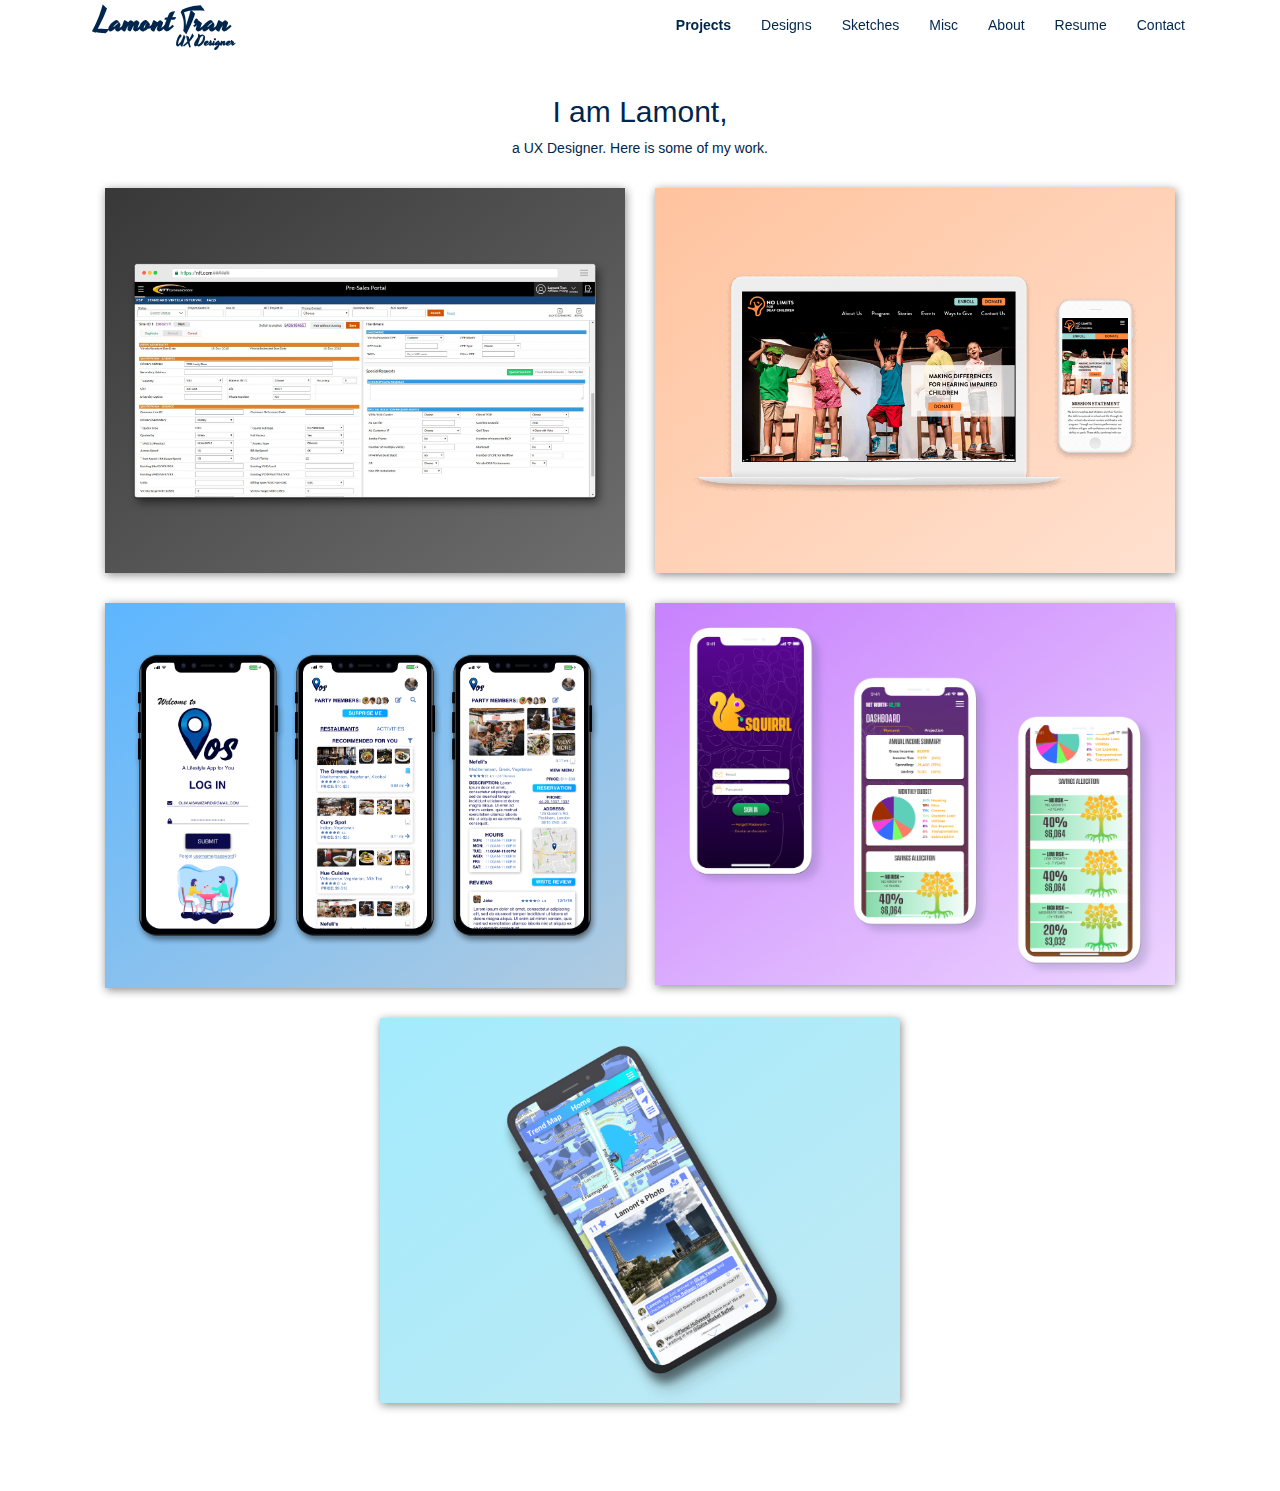
==== commit f7da3602: "Add files via upload" ====
--- a/index.html
+++ b/index.html
@@ -151,10 +151,10 @@
         </div>
 
         <div class="col-sm-6">
-          <a href="Squirrl.html">
+          <a href="squirrl.html">
             <div class="animate fadeInBottomRight one">
               <div class="project-container">
-                <img src="img/Squirrl-mockup.png" class="img-responsive background-squirrl" alt="Image">
+                <img src="img/squirrl-mockup.png" class="img-responsive background-squirrl" alt="Image">
                 <div class="squirrl-overlay">
                   <div class="project-description">
                     <p>
